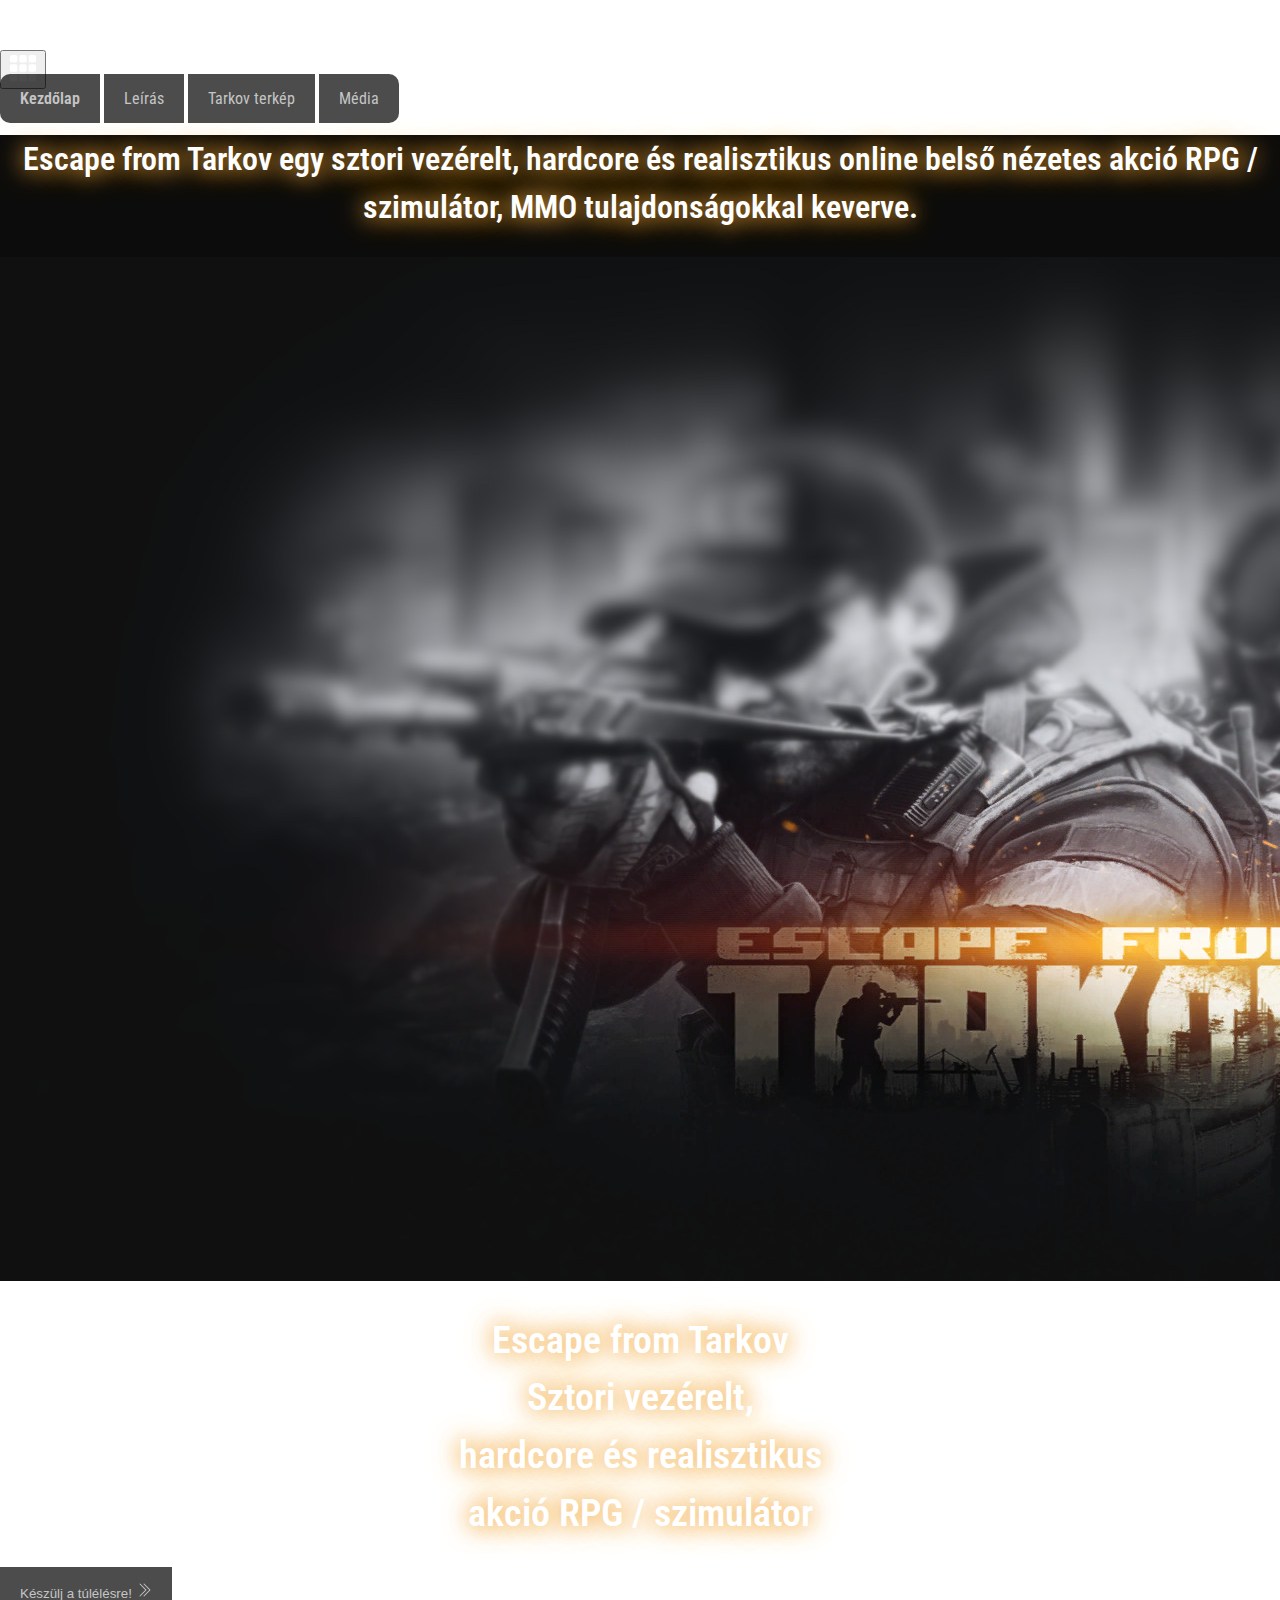
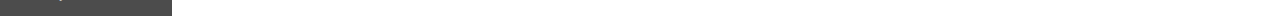
==== index.html @ dd4182ff "--save" ====
<!DOCTYPE html>
<html lang="hu">
<head>
    <meta charset="UTF-8">
    <meta http-equiv="X-UA-Compatible" content="IE=edge">
    <meta name="viewport" content="width=device-width, initial-scale=1.0">

    <link href="https://cdn.jsdelivr.net/npm/bootstrap@5.1.1/dist/css/bootstrap.min.css" rel="stylesheet" integrity="sha384-F3w7mX95PdgyTmZZMECAngseQB83DfGTowi0iMjiWaeVhAn4FJkqJByhZMI3AhiU" crossorigin="anonymous">
    <link rel="preconnect" href="https://fonts.googleapis.com">
    <link rel="preconnect" href="https://fonts.gstatic.com" crossorigin>
    <link href="https://fonts.googleapis.com/css2?family=Roboto+Condensed:ital,wght@0,300;0,400;0,700;1,300;1,400;1,700&display=swap" rel="stylesheet">
    <script src="https://cdn.jsdelivr.net/npm/bootstrap@5.1.1/dist/js/bootstrap.bundle.min.js" integrity="sha384-/bQdsTh/da6pkI1MST/rWKFNjaCP5gBSY4sEBT38Q/9RBh9AH40zEOg7Hlq2THRZ" crossorigin="anonymous"></script>
    <link href="/css/main.css" rel="stylesheet">
    <link rel="stylesheet" href="https://cdn.jsdelivr.net/npm/bootstrap-icons@1.5.0/font/bootstrap-icons.css">
    <title>Document</title>
</head>
<body style="height: 100vh;">
    <header class="container p-xs-0 m-xs-0 fixed-top">
      <nav class="navbar navbar-expand-lg navbar-dark">
        <div class="container-fluid">

          <button class="navbar-toggler" type="button" data-bs-toggle="collapse" data-bs-target="#navbarNavAltMarkup" aria-controls="navbarNavAltMarkup" aria-expanded="false" aria-label="Toggle navigation">
            <svg xmlns="http://www.w3.org/2000/svg" width="30" height="30" fill="currentColor" class="bi bi-grid-3x3-gap-fill" viewBox="0 0 16 16">
              <path d="M1 2a1 1 0 0 1 1-1h2a1 1 0 0 1 1 1v2a1 1 0 0 1-1 1H2a1 1 0 0 1-1-1V2zm5 0a1 1 0 0 1 1-1h2a1 1 0 0 1 1 1v2a1 1 0 0 1-1 1H7a1 1 0 0 1-1-1V2zm5 0a1 1 0 0 1 1-1h2a1 1 0 0 1 1 1v2a1 1 0 0 1-1 1h-2a1 1 0 0 1-1-1V2zM1 7a1 1 0 0 1 1-1h2a1 1 0 0 1 1 1v2a1 1 0 0 1-1 1H2a1 1 0 0 1-1-1V7zm5 0a1 1 0 0 1 1-1h2a1 1 0 0 1 1 1v2a1 1 0 0 1-1 1H7a1 1 0 0 1-1-1V7zm5 0a1 1 0 0 1 1-1h2a1 1 0 0 1 1 1v2a1 1 0 0 1-1 1h-2a1 1 0 0 1-1-1V7zM1 12a1 1 0 0 1 1-1h2a1 1 0 0 1 1 1v2a1 1 0 0 1-1 1H2a1 1 0 0 1-1-1v-2zm5 0a1 1 0 0 1 1-1h2a1 1 0 0 1 1 1v2a1 1 0 0 1-1 1H7a1 1 0 0 1-1-1v-2zm5 0a1 1 0 0 1 1-1h2a1 1 0 0 1 1 1v2a1 1 0 0 1-1 1h-2a1 1 0 0 1-1-1v-2z"/>
            </svg>
          </button>
          <div class="collapse navbar-collapse text-center shadow-lg" id="navbarNavAltMarkup">
            <div class="navbar-nav d-flex w-100 justify-content-between">
              <a class="flex-fill nav-link active " aria-current="page" href="index.html">Kezdőlap</a>
              <a class="flex-fill nav-link" href="about.html">Leírás</a>
              <a class="flex-fill nav-link" href="maps.html">Tarkov terkép</a>
              <a class="flex-fill nav-link" href="media.html">Média</a>
            </div>
          </div>
        </div>
      </nav>
    </header>

    <main class="main-bg d-flex flex-column full-size grad-bg">

      <section class="d-flex align-items-center justify-content-center container flex-fill flex-row">
        <h2 class="text-center main-title glow d-none d-sm-block">Escape from Tarkov egy sztori vezérelt, hardcore és realisztikus
          online belső nézetes akció RPG / szimulátor, MMO tulajdonságokkal keverve.</h2>

        <img src="img/bg1.jpg" class="img-fluid d-inline-block" />

        <h1 class="text-center main-title glow d-block d-sm-none">Escape from Tarkov <br /> Sztori vezérelt, <br /> hardcore és realisztikus <br />
            akció RPG / szimulátor</h1>
      </section>

      <div class="align-self-center">
        <a href="about.html"><button type="button" class="btn btn-outline-light mb-5 custom-btn shadow-lg">
          Készülj a túlélésre!
          <svg xmlns="http://www.w3.org/2000/svg" width="16" height="16" fill="currentColor" class="bi bi-chevron-double-right" viewBox="0 0 16 16">
            <path fill-rule="evenodd" d="M3.646 1.646a.5.5 0 0 1 .708 0l6 6a.5.5 0 0 1 0 .708l-6 6a.5.5 0 0 1-.708-.708L9.293 8 3.646 2.354a.5.5 0 0 1 0-.708z"/>
            <path fill-rule="evenodd" d="M7.646 1.646a.5.5 0 0 1 .708 0l6 6a.5.5 0 0 1 0 .708l-6 6a.5.5 0 0 1-.708-.708L13.293 8 7.646 2.354a.5.5 0 0 1 0-.708z"/>
          </svg>
        </button>
        </a>
      </div>
     
    </main>
</body>
</html>
---- css/main.css ----
:root {
    --main-gray: rgb(197, 197, 197);
    --main-orange_o: rgb(244,168,54, 0.8);
    --main-orange: rgb(244,168,54);
}

html, body {
    margin: 0px;
    padding: 0px;
    position: relative;
    font-family: 'Roboto Condensed', sans-serif;
    font-size: 1rem;
}

/* CUSTOM SCROLL */
::-webkit-scrollbar {
    width: 5px;
}

::-webkit-scrollbar-track {
    background: var(--main-gray); 
}

::-webkit-scrollbar-thumb {
    background: rgb(70, 68, 62); 
}

::-webkit-scrollbar-thumb:hover {
    background: var(--main-orange); 
}

.main-bg {
    background-image: url('/img/bg2.png');
    background-position: center;
    background-repeat: no-repeat;
    background-size: cover;
}

.about-bg {
    background-image: url('/img/about_bg.jpg');
    background-repeat: no-repeat;
    background-position: center;
    background-size: cover;
}

.grad-bg {
    background: rgb(46,43,34);
    background: linear-gradient(0deg, rgba(46,43,34,1) 0%, rgba(54,53,48,1) 36%, rgba(12,12,12,1) 48%);
}

.full-size {
    width: 100% !important;
    height: 100vh !important;
}

h2{
    font-size: 2em;
}

h1{
    font-size: 2.4em;
} 

header.container {
    padding-top: 50px;
}
.navbar-toggler {
    color: white;
}

.active{
    font-weight: 600;
}

.nav-link, .custom-btn{
    padding: 15px 20px 15px 20px;
    text-decoration: none;
    color: var(--main-gray);
    background-color: rgba(0, 0, 0, 0.7);
    border: 0px;
}


.navbar-nav a:first-child{
    border-radius: 10px 0px 0px 10px;
}

.navbar-nav a:last-child{
    border-radius: 0px 10px 10px 0px;
}

.nav-link:hover, .custom-btn:hover{
    color: black !important;
    background-color: var(--main-orange_o);
    transition: 100ms ease-in-out;
}

.main-title{
    color: #fff;
    font-weight: 600;
}

.glow {
    line-height: 1.5em;
    text-align: center;
    text-shadow: 0 0 20px var(--main-orange_o), 0 0 30px var(--main-orange_o);
}

.text-gray {
    color: var(--main-gray);
}

.icon-btn {
    cursor: pointer;
    color: var(--main-gray);
    transition: 100ms ease-in-out;
}

.icon-btn:hover{
    color: var(--main-orange_o);
    transition: 100ms ease-in-out;
}

@media (max-width: 992px) {
    .navbar {
        width: 100vw;
    } 

    header.container {
        padding: 0px;
        padding-top: 10px;
        margin: 0px;
    }
    .navbar-nav a:first-child{
        border-radius: 0px 0px 0px 0px;
    }
    
    .navbar-nav a:last-child{
        border-radius: 0px 0px 0px 0px;
    }

    .about-bg {
        background-image: none;
    }

    .nav-link {
        background-color: rgb(33,33,31);
        margin-bottom: 5px;
    }
    .navbar-nav {
        background-color: rgb(17,17,17);
    }

    .grad-bg {
        background: rgb(46,43,34);
        background: linear-gradient(0deg, rgba(46,43,34,1) 0%, rgba(54,53,48,1) 52%, rgba(12,12,12,1) 78%);
    }

    .full-size {
        width: auto;
        height: 100vh;
    }

    .fit {
        height: fit-content !important;
    }
}

@media (min-width: 1900px) {
    html {
        font-size: 1.3rem;
    }
}
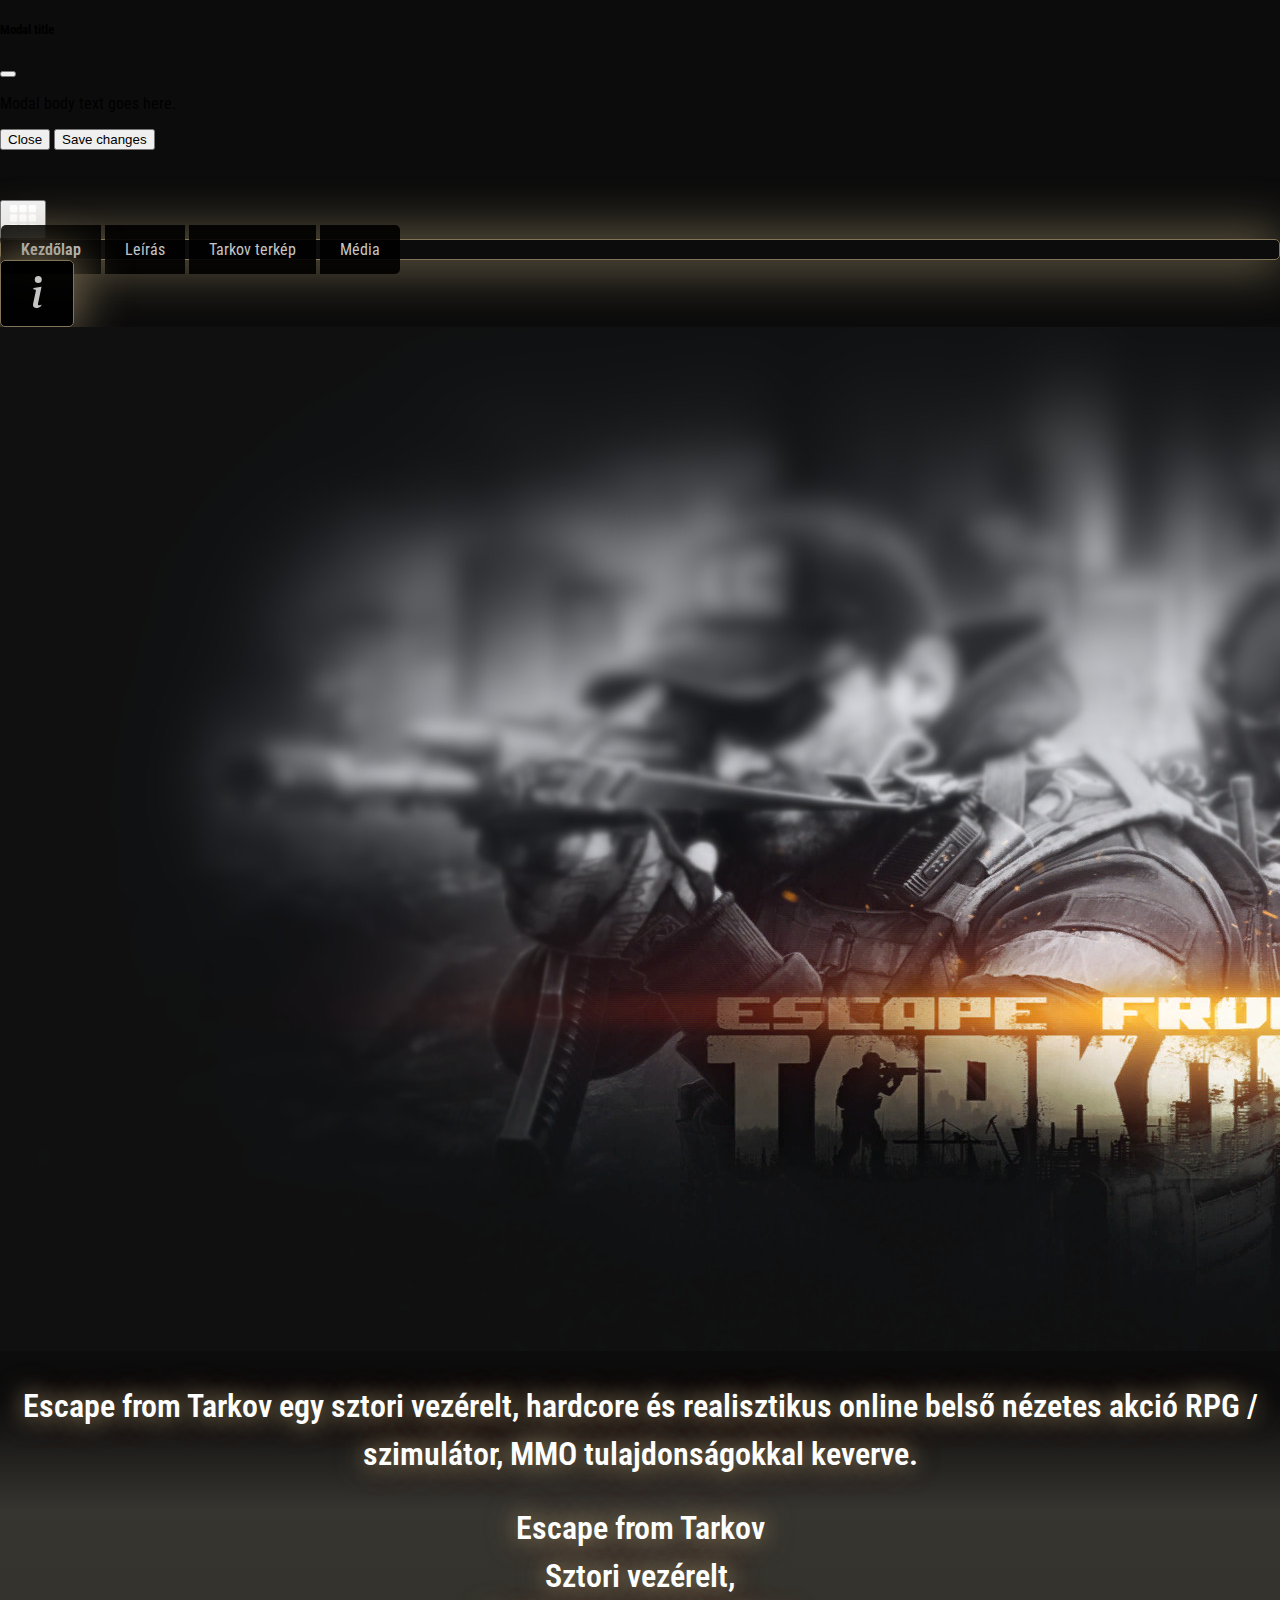
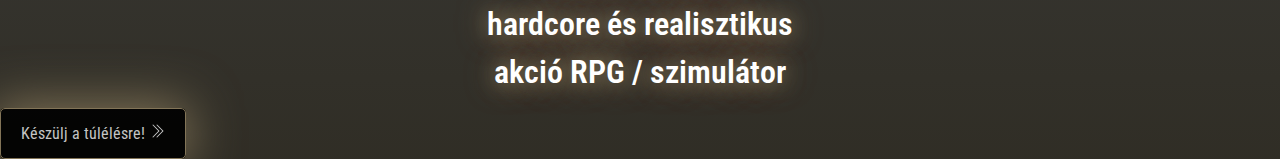
==== commit 06bd4be7: "Added modal button to navbar, finished about.html content" ====
--- a/index.html
+++ b/index.html
@@ -12,52 +12,85 @@
     <script src="https://cdn.jsdelivr.net/npm/bootstrap@5.1.1/dist/js/bootstrap.bundle.min.js" integrity="sha384-/bQdsTh/da6pkI1MST/rWKFNjaCP5gBSY4sEBT38Q/9RBh9AH40zEOg7Hlq2THRZ" crossorigin="anonymous"></script>
     <link href="/css/main.css" rel="stylesheet">
     <link rel="stylesheet" href="https://cdn.jsdelivr.net/npm/bootstrap-icons@1.5.0/font/bootstrap-icons.css">
+    <script src="https://code.jquery.com/jquery-3.6.0.slim.min.js"
+      integrity="sha256-u7e5khyithlIdTpu22PHhENmPcRdFiHRjhAuHcs05RI=" crossorigin="anonymous"></script>
+    <script type = "text/javascript" src="/js/main.js"></script>
     <title>Document</title>
 </head>
-<body style="height: 100vh;">
-    <header class="container p-xs-0 m-xs-0 fixed-top">
-      <nav class="navbar navbar-expand-lg navbar-dark">
-        <div class="container-fluid">
+<body style="height: 100vh;" class="grad-bg">
 
-          <button class="navbar-toggler" type="button" data-bs-toggle="collapse" data-bs-target="#navbarNavAltMarkup" aria-controls="navbarNavAltMarkup" aria-expanded="false" aria-label="Toggle navigation">
-            <svg xmlns="http://www.w3.org/2000/svg" width="30" height="30" fill="currentColor" class="bi bi-grid-3x3-gap-fill" viewBox="0 0 16 16">
-              <path d="M1 2a1 1 0 0 1 1-1h2a1 1 0 0 1 1 1v2a1 1 0 0 1-1 1H2a1 1 0 0 1-1-1V2zm5 0a1 1 0 0 1 1-1h2a1 1 0 0 1 1 1v2a1 1 0 0 1-1 1H7a1 1 0 0 1-1-1V2zm5 0a1 1 0 0 1 1-1h2a1 1 0 0 1 1 1v2a1 1 0 0 1-1 1h-2a1 1 0 0 1-1-1V2zM1 7a1 1 0 0 1 1-1h2a1 1 0 0 1 1 1v2a1 1 0 0 1-1 1H2a1 1 0 0 1-1-1V7zm5 0a1 1 0 0 1 1-1h2a1 1 0 0 1 1 1v2a1 1 0 0 1-1 1H7a1 1 0 0 1-1-1V7zm5 0a1 1 0 0 1 1-1h2a1 1 0 0 1 1 1v2a1 1 0 0 1-1 1h-2a1 1 0 0 1-1-1V7zM1 12a1 1 0 0 1 1-1h2a1 1 0 0 1 1 1v2a1 1 0 0 1-1 1H2a1 1 0 0 1-1-1v-2zm5 0a1 1 0 0 1 1-1h2a1 1 0 0 1 1 1v2a1 1 0 0 1-1 1H7a1 1 0 0 1-1-1v-2zm5 0a1 1 0 0 1 1-1h2a1 1 0 0 1 1 1v2a1 1 0 0 1-1 1h-2a1 1 0 0 1-1-1v-2z"/>
+  <div class="modal" tabindex="-1" id="feedback_modal">
+    <div class="modal-dialog">
+      <div class="modal-content">
+        <div class="modal-header">
+          <h5 class="modal-title">Modal title</h5>
+          <button type="button" class="btn-close" data-bs-dismiss="modal" aria-label="Close" id="close_modal_btn"></button>
+        </div>
+        <div class="modal-body">
+          <p>Modal body text goes here.</p>
+        </div>
+        <div class="modal-footer">
+          <button type="button" class="btn btn-secondary" data-bs-dismiss="modal">Close</button>
+          <button type="button" class="btn btn-primary">Save changes</button>
+        </div>
+      </div>
+    </div>
+  </div>
+
+  <header class="container p-xs-0 m-xs-0 fixed-top">
+    <nav class="navbar navbar-expand-lg navbar-dark">
+      <div class="container-fluid">
+
+        <button class="navbar-toggler" type="button" data-bs-toggle="collapse" data-bs-target="#navbarNavAltMarkup"
+          aria-controls="navbarNavAltMarkup" aria-expanded="false" aria-label="Toggle navigation">
+          <svg xmlns="http://www.w3.org/2000/svg" width="30" height="30" fill="currentColor"
+            class="bi bi-grid-3x3-gap-fill" viewBox="0 0 16 16">
+            <path
+              d="M1 2a1 1 0 0 1 1-1h2a1 1 0 0 1 1 1v2a1 1 0 0 1-1 1H2a1 1 0 0 1-1-1V2zm5 0a1 1 0 0 1 1-1h2a1 1 0 0 1 1 1v2a1 1 0 0 1-1 1H7a1 1 0 0 1-1-1V2zm5 0a1 1 0 0 1 1-1h2a1 1 0 0 1 1 1v2a1 1 0 0 1-1 1h-2a1 1 0 0 1-1-1V2zM1 7a1 1 0 0 1 1-1h2a1 1 0 0 1 1 1v2a1 1 0 0 1-1 1H2a1 1 0 0 1-1-1V7zm5 0a1 1 0 0 1 1-1h2a1 1 0 0 1 1 1v2a1 1 0 0 1-1 1H7a1 1 0 0 1-1-1V7zm5 0a1 1 0 0 1 1-1h2a1 1 0 0 1 1 1v2a1 1 0 0 1-1 1h-2a1 1 0 0 1-1-1V7zM1 12a1 1 0 0 1 1-1h2a1 1 0 0 1 1 1v2a1 1 0 0 1-1 1H2a1 1 0 0 1-1-1v-2zm5 0a1 1 0 0 1 1-1h2a1 1 0 0 1 1 1v2a1 1 0 0 1-1 1H7a1 1 0 0 1-1-1v-2zm5 0a1 1 0 0 1 1-1h2a1 1 0 0 1 1 1v2a1 1 0 0 1-1 1h-2a1 1 0 0 1-1-1v-2z" />
+          </svg>
+        </button>
+        <div class="collapse navbar-collapse text-center shadow-lg" id="navbarNavAltMarkup">
+          <div class="navbar-nav d-flex w-100 justify-content-between glow-box">
+            <a class="flex-fill nav-link active" aria-current="page" href="index.html">Kezdőlap</a>
+            <a class="flex-fill nav-link" href="about.html">Leírás</a>
+            <a class="flex-fill nav-link" href="maps.html">Tarkov terkép</a>
+            <a class="flex-fill nav-link" href="media.html">Média</a>
+          </div>
+
+          <button type="button" class="btn custom-btn glow-box ms-5" id='open_modal_btn'>
+            <svg xmlns="http://www.w3.org/2000/svg" width="32" height="32" fill="currentColor" class="bi bi-info-lg"
+              viewBox="0 0 16 16">
+              <path
+                d="m10.277 5.433-4.031.505-.145.67.794.145c.516.123.619.309.505.824L6.101 13.68c-.34 1.578.186 2.32 1.423 2.32.959 0 2.072-.443 2.577-1.052l.155-.732c-.35.31-.866.434-1.206.434-.485 0-.66-.34-.536-.939l1.763-8.278zm.122-3.673a1.76 1.76 0 1 1-3.52 0 1.76 1.76 0 0 1 3.52 0z">
+              </path>
             </svg>
           </button>
-          <div class="collapse navbar-collapse text-center shadow-lg" id="navbarNavAltMarkup">
-            <div class="navbar-nav d-flex w-100 justify-content-between">
-              <a class="flex-fill nav-link active " aria-current="page" href="index.html">Kezdőlap</a>
-              <a class="flex-fill nav-link" href="about.html">Leírás</a>
-              <a class="flex-fill nav-link" href="maps.html">Tarkov terkép</a>
-              <a class="flex-fill nav-link" href="media.html">Média</a>
-            </div>
-          </div>
         </div>
-      </nav>
-    </header>
+      </div>
+    </nav>
+  </header>
 
-    <main class="main-bg d-flex flex-column full-size grad-bg">
+    <main class="main-bg d-flex flex-column full-size align-items-center">
 
-      <section class="d-flex align-items-center justify-content-center container flex-fill flex-row">
-        <h2 class="text-center main-title glow d-none d-sm-block">Escape from Tarkov egy sztori vezérelt, hardcore és realisztikus
+      <img src="img/bg1.jpg" class="img-fluid d-inline-block d-lg-none" />
+
+      <section class="d-flex align-items-center justify-content-center container flex-fill flex-row flex-grow-1">
+        <h2 class="text-center main-title glow-text d-none d-sm-block">Escape from Tarkov egy sztori vezérelt, hardcore és realisztikus
           online belső nézetes akció RPG / szimulátor, MMO tulajdonságokkal keverve.</h2>
 
-        <img src="img/bg1.jpg" class="img-fluid d-inline-block" />
-
-        <h1 class="text-center main-title glow d-block d-sm-none">Escape from Tarkov <br /> Sztori vezérelt, <br /> hardcore és realisztikus <br />
-            akció RPG / szimulátor</h1>
+        <h2 class="text-center main-title glow-text d-block d-sm-none">Escape from Tarkov <br /> Sztori vezérelt, <br /> hardcore és realisztikus <br />
+            akció RPG / szimulátor</h2>
       </section>
 
-      <div class="align-self-center">
-        <a href="about.html"><button type="button" class="btn btn-outline-light mb-5 custom-btn shadow-lg">
+        <a href="about.html" class="glow-box btn mb-5 custom-btn">
           Készülj a túlélésre!
           <svg xmlns="http://www.w3.org/2000/svg" width="16" height="16" fill="currentColor" class="bi bi-chevron-double-right" viewBox="0 0 16 16">
             <path fill-rule="evenodd" d="M3.646 1.646a.5.5 0 0 1 .708 0l6 6a.5.5 0 0 1 0 .708l-6 6a.5.5 0 0 1-.708-.708L9.293 8 3.646 2.354a.5.5 0 0 1 0-.708z"/>
             <path fill-rule="evenodd" d="M7.646 1.646a.5.5 0 0 1 .708 0l6 6a.5.5 0 0 1 0 .708l-6 6a.5.5 0 0 1-.708-.708L13.293 8 7.646 2.354a.5.5 0 0 1 0-.708z"/>
           </svg>
-        </button>
         </a>
-      </div>
+          
+          
      
     </main>
 </body>
--- a/css/main.css
+++ b/css/main.css
@@ -1,7 +1,6 @@
 :root {
     --main-gray: rgb(197, 197, 197);
-    --main-orange_o: rgb(244,168,54, 0.8);
-    --main-orange: rgb(244,168,54);
+    --main-dim: rgb(130,116,87);
 }
 
 html, body {
@@ -12,6 +11,33 @@
     font-size: 1rem;
 }
 
+.sidenav {
+    height: 100%;
+    position: fixed;
+}
+
+aside.full {
+    position: absolute;
+    height: 100vw;
+}
+
+#sidebar {
+    display: none;
+}
+
+.hidden{
+    visibility: hidden !important;
+}
+
+.hide {
+    display: none !important;
+}
+
+#nav_info {
+    margin-left: 20px;
+    display: none;
+}
+
 /* CUSTOM SCROLL */
 ::-webkit-scrollbar {
     width: 5px;
@@ -26,8 +52,10 @@
 }
 
 ::-webkit-scrollbar-thumb:hover {
-    background: var(--main-orange); 
-}
+    background: var(--main-dim); 
+}
+
+/* CUSTOM SCROLL END */
 
 .main-bg {
     background-image: url('/img/bg2.png');
@@ -48,6 +76,10 @@
     background: linear-gradient(0deg, rgba(46,43,34,1) 0%, rgba(54,53,48,1) 36%, rgba(12,12,12,1) 48%);
 }
 
+.dark-bg {
+    background-color: #090809;
+}
+
 .full-size {
     width: 100% !important;
     height: 100vh !important;
@@ -76,22 +108,23 @@
     padding: 15px 20px 15px 20px;
     text-decoration: none;
     color: var(--main-gray);
-    background-color: rgba(0, 0, 0, 0.7);
+    background-color: rgba(0, 0, 0, 0.9);
     border: 0px;
+    cursor: pointer;
 }
 
 
 .navbar-nav a:first-child{
-    border-radius: 10px 0px 0px 10px;
+    border-radius: 5px 0px 0px 5px;
 }
 
 .navbar-nav a:last-child{
-    border-radius: 0px 10px 10px 0px;
+    border-radius: 0px 5px 5px 0px;
 }
 
 .nav-link:hover, .custom-btn:hover{
     color: black !important;
-    background-color: var(--main-orange_o);
+    background-color: var(--main-dim);
     transition: 100ms ease-in-out;
 }
 
@@ -100,14 +133,18 @@
     font-weight: 600;
 }
 
-.glow {
+.glow-text {
     line-height: 1.5em;
     text-align: center;
-    text-shadow: 0 0 20px var(--main-orange_o), 0 0 30px var(--main-orange_o);
+    text-shadow: 0 0 20px var(--main-dim), 0 0 30px var(--main-dim);
 }
 
 .text-gray {
     color: var(--main-gray);
+}
+
+.text-dim {
+    color: var(--main-dim);
 }
 
 .icon-btn {
@@ -117,9 +154,36 @@
 }
 
 .icon-btn:hover{
-    color: var(--main-orange_o);
+    color: var(--main-dim);
     transition: 100ms ease-in-out;
 }
+
+.glow-box {
+    -webkit-box-shadow: -2px 1px 50px 5px #827457; 
+    box-shadow: -2px 1px 50px 5px #827457;
+    border-radius: 5px;
+    border: 1px solid var(--main-dim);
+}
+
+/* CUSTOM LINK COLORS */
+
+a.link:link {
+    color: var(--main-dim);
+}
+
+a.link:visited {
+    color: gray;
+}
+
+a.link:hover {
+    color: rgb(206, 96, 96);
+}
+
+a.link:active {
+    color: rgb(120, 120, 219);
+}
+
+/* CUSTOM LINK COLORS END */
 
 @media (max-width: 992px) {
     .navbar {
@@ -139,7 +203,7 @@
         border-radius: 0px 0px 0px 0px;
     }
 
-    .about-bg {
+    .about-bg, .main-bg {
         background-image: none;
     }
 
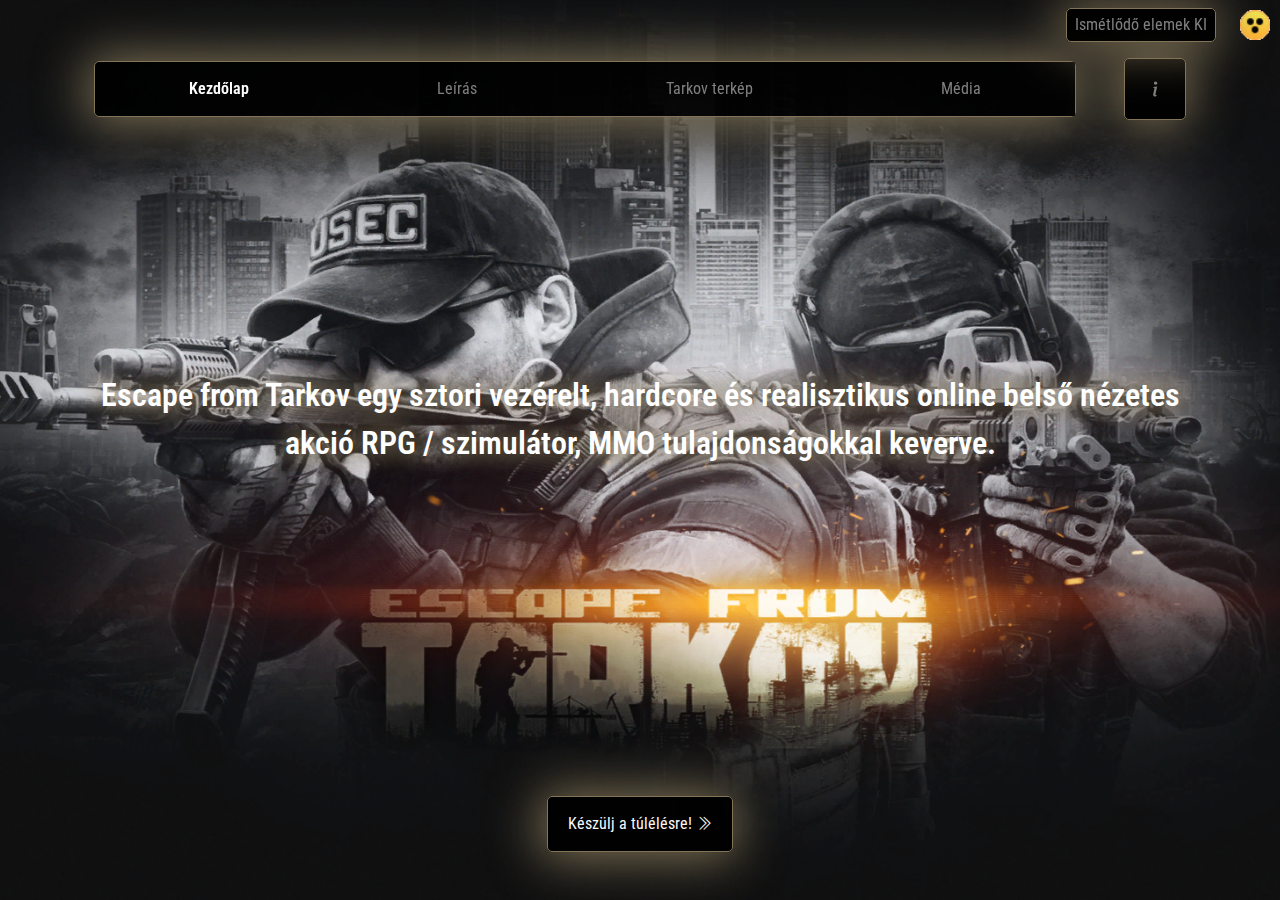
==== commit 5c9d2440: "Finished project" ====
--- a/index.html
+++ b/index.html
@@ -1,97 +1,84 @@
-<!DOCTYPE html>
-<html lang="hu">
+<!DOCTYPE html PUBLIC "-//W3C//DTD XHTML 1.0 Strict//EN" "http://www.w3.org/TR/xhtml1/DTD/xhtml1-strict.dtd">
+<html xmlns="http://www.w3.org/1999/xhtml" xml:lang="hu">
+
 <head>
-    <meta charset="UTF-8">
-    <meta http-equiv="X-UA-Compatible" content="IE=edge">
-    <meta name="viewport" content="width=device-width, initial-scale=1.0">
+  <meta http-equiv="Content-Language" content="hu" />
+  <meta http-equiv="Content-Type" content="text/html; charset=utf-8" />
+  <meta http-equiv="X-UA-Compatible" content="IE=edge" />
+  <meta name="viewport" content="width=device-width, initial-scale=1.0" />
 
-    <link href="https://cdn.jsdelivr.net/npm/bootstrap@5.1.1/dist/css/bootstrap.min.css" rel="stylesheet" integrity="sha384-F3w7mX95PdgyTmZZMECAngseQB83DfGTowi0iMjiWaeVhAn4FJkqJByhZMI3AhiU" crossorigin="anonymous">
-    <link rel="preconnect" href="https://fonts.googleapis.com">
-    <link rel="preconnect" href="https://fonts.gstatic.com" crossorigin>
-    <link href="https://fonts.googleapis.com/css2?family=Roboto+Condensed:ital,wght@0,300;0,400;0,700;1,300;1,400;1,700&display=swap" rel="stylesheet">
-    <script src="https://cdn.jsdelivr.net/npm/bootstrap@5.1.1/dist/js/bootstrap.bundle.min.js" integrity="sha384-/bQdsTh/da6pkI1MST/rWKFNjaCP5gBSY4sEBT38Q/9RBh9AH40zEOg7Hlq2THRZ" crossorigin="anonymous"></script>
-    <link href="/css/main.css" rel="stylesheet">
-    <link rel="stylesheet" href="https://cdn.jsdelivr.net/npm/bootstrap-icons@1.5.0/font/bootstrap-icons.css">
-    <script src="https://code.jquery.com/jquery-3.6.0.slim.min.js"
-      integrity="sha256-u7e5khyithlIdTpu22PHhENmPcRdFiHRjhAuHcs05RI=" crossorigin="anonymous"></script>
-    <script type = "text/javascript" src="/js/main.js"></script>
-    <title>Document</title>
+  <link href="https://cdn.jsdelivr.net/npm/bootstrap@5.1.1/dist/css/bootstrap.min.css" rel="stylesheet" />
+  <link rel="preconnect" href="https://fonts.googleapis.com" />
+  <link rel="preconnect" href="https://fonts.gstatic.com" />
+  <link
+    href="https://fonts.googleapis.com/css2?family=Roboto+Condensed:ital,wght@0,300;0,400;0,700;1,300;1,400;1,700&amp;display=swap"
+    rel="stylesheet" />
+  <script src="https://cdn.jsdelivr.net/npm/bootstrap@5.1.1/dist/js/bootstrap.bundle.min.js" type="text/javascript"></script>
+  <link href="./css/main.css" rel="stylesheet" id="css" />
+  <link rel="stylesheet" href="https://cdn.jsdelivr.net/npm/bootstrap-icons@1.5.0/font/bootstrap-icons.css" />
+  <script src="https://code.jquery.com/jquery-3.6.0.min.js" type="text/javascript"></script>
+  <script src="./js/main.js" type="text/javascript"></script>
+  <link rel="stylesheet" href="./css/print.css" />
+  <title>Kezdőlap - Escape From Tarkov játék bemutató</title>
 </head>
+
 <body style="height: 100vh;" class="grad-bg">
 
-  <div class="modal" tabindex="-1" id="feedback_modal">
-    <div class="modal-dialog">
-      <div class="modal-content">
-        <div class="modal-header">
-          <h5 class="modal-title">Modal title</h5>
-          <button type="button" class="btn-close" data-bs-dismiss="modal" aria-label="Close" id="close_modal_btn"></button>
-        </div>
-        <div class="modal-body">
-          <p>Modal body text goes here.</p>
-        </div>
-        <div class="modal-footer">
-          <button type="button" class="btn btn-secondary" data-bs-dismiss="modal">Close</button>
-          <button type="button" class="btn btn-primary">Save changes</button>
+  <div id="important-btns" class="d-flex flex-row">
+    <button id="ism" class="align-self-center btn custom-btn p-1 px-2 glow-box">Ismétlődő elemek KI</button>
+
+    <img id="contr" src="./img/cont.png" class="ms-4" alt="Kontrasztos megjelenítés" />
+  </div>
+
+  <div id="modal_holder"></div>
+  <!-- STRICT XHTML FORMAT EZEN AZ OLDALON-->
+  <div class="container p-xs-0 m-xs-0 fixed-top">
+    <div class="navbar navbar-expand-lg navbar-dark hide-cont">
+      <div class="container-fluid">
+
+        <button id="toggle_nav_index" class="navbar-toggler" type="button">
+          <i class="bi bi-grid-3x3-gap-fill font-30px"></i>
+        </button>
+        <div class="collapse navbar-collapse text-center shadow-lg" id="navbarIndex">
+          <div class="navbar-nav d-flex w-100 justify-content-between glow-box">
+            <a class="flex-fill nav-link active" href="index.html">Kezdőlap</a>
+            <a class="flex-fill nav-link" href="about.html">Leírás</a>
+            <a class="flex-fill nav-link" href="maps.html">Tarkov terkép</a>
+            <a class="flex-fill nav-link" href="media.html">Média</a>
+            <a class="flex-fill nav-link open_modal_btn d-block d-lg-none">Kapcsolat / Információk</a>
+          </div>
+
+          <button type="button" class="d-lg-block d-none btn custom-btn glow-box ms-5 open_modal_btn">
+            <i class="bi bi-info-lg font-20px"></i>
+          </button>
         </div>
       </div>
     </div>
   </div>
 
-  <header class="container p-xs-0 m-xs-0 fixed-top">
-    <nav class="navbar navbar-expand-lg navbar-dark">
-      <div class="container-fluid">
+  <div class="main-bg d-flex flex-column full-size align-items-center">
 
-        <button class="navbar-toggler" type="button" data-bs-toggle="collapse" data-bs-target="#navbarNavAltMarkup"
-          aria-controls="navbarNavAltMarkup" aria-expanded="false" aria-label="Toggle navigation">
-          <svg xmlns="http://www.w3.org/2000/svg" width="30" height="30" fill="currentColor"
-            class="bi bi-grid-3x3-gap-fill" viewBox="0 0 16 16">
-            <path
-              d="M1 2a1 1 0 0 1 1-1h2a1 1 0 0 1 1 1v2a1 1 0 0 1-1 1H2a1 1 0 0 1-1-1V2zm5 0a1 1 0 0 1 1-1h2a1 1 0 0 1 1 1v2a1 1 0 0 1-1 1H7a1 1 0 0 1-1-1V2zm5 0a1 1 0 0 1 1-1h2a1 1 0 0 1 1 1v2a1 1 0 0 1-1 1h-2a1 1 0 0 1-1-1V2zM1 7a1 1 0 0 1 1-1h2a1 1 0 0 1 1 1v2a1 1 0 0 1-1 1H2a1 1 0 0 1-1-1V7zm5 0a1 1 0 0 1 1-1h2a1 1 0 0 1 1 1v2a1 1 0 0 1-1 1H7a1 1 0 0 1-1-1V7zm5 0a1 1 0 0 1 1-1h2a1 1 0 0 1 1 1v2a1 1 0 0 1-1 1h-2a1 1 0 0 1-1-1V7zM1 12a1 1 0 0 1 1-1h2a1 1 0 0 1 1 1v2a1 1 0 0 1-1 1H2a1 1 0 0 1-1-1v-2zm5 0a1 1 0 0 1 1-1h2a1 1 0 0 1 1 1v2a1 1 0 0 1-1 1H7a1 1 0 0 1-1-1v-2zm5 0a1 1 0 0 1 1-1h2a1 1 0 0 1 1 1v2a1 1 0 0 1-1 1h-2a1 1 0 0 1-1-1v-2z" />
-          </svg>
-        </button>
-        <div class="collapse navbar-collapse text-center shadow-lg" id="navbarNavAltMarkup">
-          <div class="navbar-nav d-flex w-100 justify-content-between glow-box">
-            <a class="flex-fill nav-link active" aria-current="page" href="index.html">Kezdőlap</a>
-            <a class="flex-fill nav-link" href="about.html">Leírás</a>
-            <a class="flex-fill nav-link" href="maps.html">Tarkov terkép</a>
-            <a class="flex-fill nav-link" href="media.html">Média</a>
-          </div>
+    <img src="./img/bg1.jpg" class="img-fluid d-inline-block d-lg-none print-hide"
+      alt="Escape From Tarkov háttérkép, két fegyveres katonával" />
 
-          <button type="button" class="btn custom-btn glow-box ms-5" id='open_modal_btn'>
-            <svg xmlns="http://www.w3.org/2000/svg" width="32" height="32" fill="currentColor" class="bi bi-info-lg"
-              viewBox="0 0 16 16">
-              <path
-                d="m10.277 5.433-4.031.505-.145.67.794.145c.516.123.619.309.505.824L6.101 13.68c-.34 1.578.186 2.32 1.423 2.32.959 0 2.072-.443 2.577-1.052l.155-.732c-.35.31-.866.434-1.206.434-.485 0-.66-.34-.536-.939l1.763-8.278zm.122-3.673a1.76 1.76 0 1 1-3.52 0 1.76 1.76 0 0 1 3.52 0z">
-              </path>
-            </svg>
-          </button>
-        </div>
-      </div>
-    </nav>
-  </header>
+    <div class="d-flex align-items-center justify-content-center container flex-fill flex-row flex-grow-1">
+      <h2 class="text-center main-title glow-text d-none d-sm-block">Escape from Tarkov egy sztori vezérelt, hardcore és
+        realisztikus
+        online belső nézetes akció RPG / szimulátor, MMO tulajdonságokkal keverve.</h2>
 
-    <main class="main-bg d-flex flex-column full-size align-items-center">
+      <h2 class="text-center main-title glow-text d-block d-sm-none">Escape from Tarkov <br /> Sztori vezérelt, <br />
+        hardcore és realisztikus <br />
+        akció RPG / szimulátor</h2>
+    </div>
 
-      <img src="img/bg1.jpg" class="img-fluid d-inline-block d-lg-none" />
+    <a href="about.html" class="glow-box btn mb-5 custom-btn text-light hide-cont" id="goto">
+      Készülj a túlélésre!
+      <i class="bi bi-chevron-double-right"></i>
+    </a>
 
-      <section class="d-flex align-items-center justify-content-center container flex-fill flex-row flex-grow-1">
-        <h2 class="text-center main-title glow-text d-none d-sm-block">Escape from Tarkov egy sztori vezérelt, hardcore és realisztikus
-          online belső nézetes akció RPG / szimulátor, MMO tulajdonságokkal keverve.</h2>
 
-        <h2 class="text-center main-title glow-text d-block d-sm-none">Escape from Tarkov <br /> Sztori vezérelt, <br /> hardcore és realisztikus <br />
-            akció RPG / szimulátor</h2>
-      </section>
 
-        <a href="about.html" class="glow-box btn mb-5 custom-btn">
-          Készülj a túlélésre!
-          <svg xmlns="http://www.w3.org/2000/svg" width="16" height="16" fill="currentColor" class="bi bi-chevron-double-right" viewBox="0 0 16 16">
-            <path fill-rule="evenodd" d="M3.646 1.646a.5.5 0 0 1 .708 0l6 6a.5.5 0 0 1 0 .708l-6 6a.5.5 0 0 1-.708-.708L9.293 8 3.646 2.354a.5.5 0 0 1 0-.708z"/>
-            <path fill-rule="evenodd" d="M7.646 1.646a.5.5 0 0 1 .708 0l6 6a.5.5 0 0 1 0 .708l-6 6a.5.5 0 0 1-.708-.708L13.293 8 7.646 2.354a.5.5 0 0 1 0-.708z"/>
-          </svg>
-        </a>
-          
-          
-     
-    </main>
+  </div>
 </body>
+
 </html>--- a/css/main.css
+++ b/css/main.css
@@ -1,5 +1,5 @@
 :root {
-    --main-gray: rgb(197, 197, 197);
+    --main-gray: rgb(128,128,128);
     --main-dim: rgb(130,116,87);
 }
 
@@ -16,15 +16,38 @@
     position: fixed;
 }
 
+.grey{
+    -webkit-filter: grayscale(100%); /* Safari 6.0 - 9.0 */
+    filter: grayscale(100%);
+}
+
 aside.full {
     position: absolute;
     height: 100vw;
 }
 
+aside.bottom {
+    width: 100%;
+    position: fixed;
+    bottom: 50px;
+    right: 20px;
+} 
+
 #sidebar {
     display: none;
 }
 
+#important-btns{
+    position: fixed;
+    right: 0;
+    top: 0;
+    padding: 10px;
+    cursor: pointer;
+    z-index: 999999;
+    height: 50px;
+}
+
+
 .hidden{
     visibility: hidden !important;
 }
@@ -33,7 +56,12 @@
     display: none !important;
 }
 
-#nav_info {
+.fullsized {
+    width: 100%;
+    height: 100%;
+}
+
+.nav_info {
     margin-left: 20px;
     display: none;
 }
@@ -58,14 +86,14 @@
 /* CUSTOM SCROLL END */
 
 .main-bg {
-    background-image: url('/img/bg2.png');
+    background-image: url('../img/bg2.png');
     background-position: center;
     background-repeat: no-repeat;
     background-size: cover;
 }
 
 .about-bg {
-    background-image: url('/img/about_bg.jpg');
+    background-image: url('../img/about_bg.jpg');
     background-repeat: no-repeat;
     background-position: center;
     background-size: cover;
@@ -80,6 +108,14 @@
     background-color: #090809;
 }
 
+.gray-bg {
+    background-color: #252425;
+}
+
+.dim-bg {
+    background-color: var(--main-dim);
+}
+
 .full-size {
     width: 100% !important;
     height: 100vh !important;
@@ -93,7 +129,7 @@
     font-size: 2.4em;
 } 
 
-header.container {
+.container {
     padding-top: 50px;
 }
 .navbar-toggler {
@@ -102,6 +138,19 @@
 
 .active{
     font-weight: 600;
+    color: white !important;
+}
+
+.small-maps-table {
+    border-width: 5px 5px !important; 
+    margin-bottom: 5rem !important; 
+    border-top: 3px solid var(--main-dim) !important;
+}
+
+.video-padding {
+    padding-top: 150px; 
+    padding-left: 25px; 
+    padding-right: 25px;
 }
 
 .nav-link, .custom-btn{
@@ -113,6 +162,18 @@
     cursor: pointer;
 }
 
+.btn-outline-custom {
+    color: white;
+    background-color: transparent;
+    border-color: var(--main-dim);
+}
+
+.btn-check:checked+ .btn-outline-custom{
+        color: black;
+        background-color: var(--main-dim);
+        font-weight: 600;
+}
+
 
 .navbar-nav a:first-child{
     border-radius: 5px 0px 0px 5px;
@@ -159,10 +220,39 @@
 }
 
 .glow-box {
-    -webkit-box-shadow: -2px 1px 50px 5px #827457; 
-    box-shadow: -2px 1px 50px 5px #827457;
+    -webkit-box-shadow: -2px 1px 50px 5px #827457 !important; 
+    box-shadow: -2px 1px 50px 5px #827457 !important;
     border-radius: 5px;
     border: 1px solid var(--main-dim);
+    z-index: 11 !important;
+}
+
+img.grey{
+    z-index: 9 !important;
+}
+
+figure {
+    z-index: 10 !important;
+}
+
+
+
+a.no-decor {
+    text-decoration: none;
+}
+
+.fixed350x200 {
+    width: 350px !important; 
+    height: 200px !important;
+}
+.fixed350xauto {
+    width: 350px !important; 
+    height: auto !important;
+}
+
+.img-md-fixed {
+    width: 100% !important; 
+    height: auto !important;
 }
 
 /* CUSTOM LINK COLORS */
@@ -181,6 +271,33 @@
 
 a.link:active {
     color: rgb(120, 120, 219);
+}
+
+input[type="radio"].form-check-input:checked {
+   background-color:var(--main-dim);
+}
+
+.map-caption {
+    caption-side: top;
+}
+
+.img-td {
+    width: 0.1%;
+    padding: 0px !important;
+}
+
+.up {
+    position: fixed;
+    bottom: 20px;
+    right:20px
+}
+
+.border-color-dim {
+    border-color: var(--main-dim);
+}
+
+.twitch-div{
+    height: 350px;
 }
 
 /* CUSTOM LINK COLORS END */
@@ -190,7 +307,7 @@
         width: 100vw;
     } 
 
-    header.container {
+    .container {
         padding: 0px;
         padding-top: 10px;
         margin: 0px;
@@ -230,8 +347,42 @@
     }
 }
 
+.mt-100 {
+    margin-top: 100px;
+}
+
+.font-30px {
+    font-size: 30px;
+}
+
+.font-20px {
+    font-size: 20px;
+}
+
+@media (min-width: 1000px) and (max-width: 1550px) {
+    .twitch-div{
+        height: 300px;
+    }
+}
+
+@media (max-width: 600px) {
+    .twitch-div{
+        height: 240px;
+    }
+}
+
 @media (min-width: 1900px) {
     html {
         font-size: 1.3rem;
     }
+}
+
+@media (min-width: 990px) {
+   .upper{
+       bottom: 150px;
+   }
+
+   .mt-lg-200 {
+        margin-top: 200px;
+   }
 }--- a/css/print.css
+++ b/css/print.css
@@ -0,0 +1,57 @@
+
+@media print {
+
+    * {
+        background-image: none !important;
+        color: black !important;
+        background-color: white;
+        box-shadow: none !important;
+        text-shadow: none !important;
+        border-color: black !important;
+    }
+    .print-hide, .navbar, #important-btns, #goto, aside, nav, .up, footer, .down, #botnav, #headbar, caption{
+        display: none !important;
+    }
+
+    main.container-fluid {
+        width: 100% !important;
+        display: flex;
+        flex-direction: column;
+        justify-content: center;
+        align-items: center;
+    }
+
+    section.container div {
+        page-break-before: always;
+        display: block;
+    }
+
+    .glow-box {
+        box-shadow: none !important;
+    }
+
+    #landing-section {
+        height: fit-content !important;
+    }
+
+    .mt-lg-200, .mt-100 {
+        margin: 0;
+    }
+
+    .print-show {
+        display: block !important;
+    }
+
+    table {
+        border-color: black !important;
+    }
+
+    .border-light, .border-end, .border-top{
+        border-color: unset !important;
+    }
+
+    hr {
+        background-color: black !important;
+    }
+}
+    
